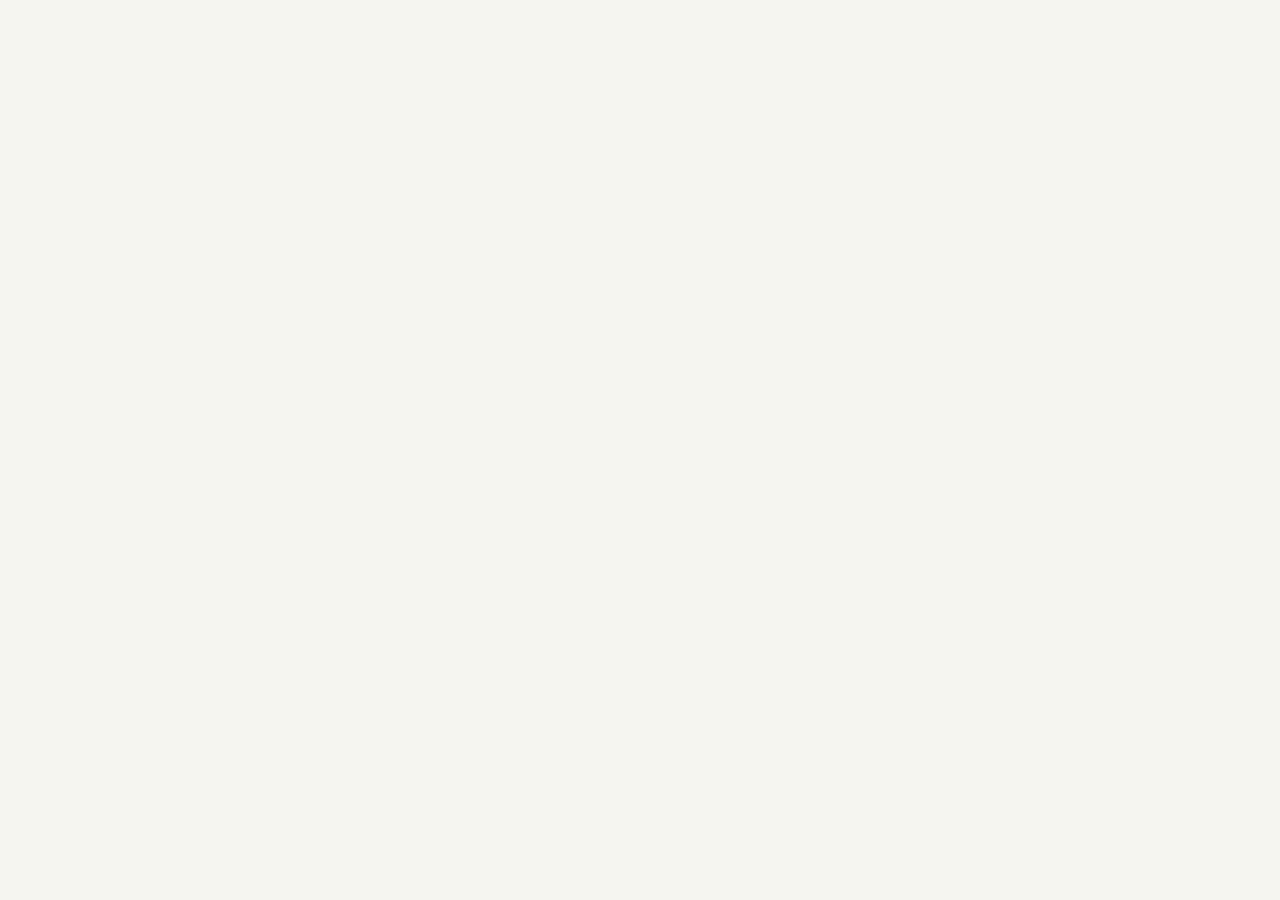
==== traseu.html @ 8292131b "Initial commit - Gugulan MTB Festival site v1" ====
<!DOCTYPE html><html lang="ro"><head><meta charSet="utf-8"/><meta name="viewport" content="width=device-width, initial-scale=1"/><link rel="preload" as="image" href="logo.webp"/><link rel="preload" as="image" href="assets/ridge-track-DNPU8WSF.jpg"/><link rel="stylesheet" href="assets/styles-BdeyIw5F.css" data-precedence="default"/><link rel="stylesheet" href="https://fonts.googleapis.com/css2?family=Archivo:ital,wght@0,100..900;1,100..900&amp;family=Space+Grotesk:wght@300..700&amp;display=swap" data-precedence="default"/><title>Traseu Mediu 30K • Gugulan MTB</title><meta name="author" content="Gugulan MTB"/><meta name="twitter:site" content="@gugulanmtb"/><meta name="description" content="Descoperă traseul Mediu de 30 km de la Gugulan MTB Caransebeș: urcări solicitante, singletrack tehnic și coborâri rapide."/><meta property="og:title" content="Traseu Mediu 30K • Gugulan MTB"/><meta property="og:description" content="Descoperă traseul Mediu de 30 km de la Gugulan MTB Caransebeș: urcări solicitante, singletrack tehnic și coborâri rapide."/><meta property="og:type" content="website"/><meta name="twitter:card" content="summary_large_image"/><link rel="modulepreload" href="assets/index-DmNkv3JC.js"/><link rel="modulepreload" href="assets/traseu-DnxZ3uBE.js"/><link rel="modulepreload" href="assets/SiteNav-B4KIop_5.js"/><link rel="preconnect" href="https://fonts.googleapis.com"/><link rel="preconnect" href="https://fonts.gstatic.com" crossorigin="anonymous"/><link rel="icon" href="favicon.ico" type="image/x-icon"/><link rel="canonical" href="traseu.html"/>

<!--/$-->

<script>
(function() {
  var nav = document.getElementById('main-nav');
  if (!nav) return;
  
  function onScroll() {
    if (window.scrollY < 50) {
      nav.classList.remove('bg-dirt/95', 'backdrop-blur', 'border-b', 'border-peak/10');
      nav.classList.add('bg-dirt/0', 'backdrop-blur-none');
    } else {
      nav.classList.remove('bg-dirt/0', 'backdrop-blur-none');
      nav.classList.add('bg-dirt/95', 'backdrop-blur', 'border-b', 'border-peak/10');
    }
  }
  
  onScroll();
  window.addEventListener('scroll', onScroll, { passive: true });
})();
</script>
</body></html>
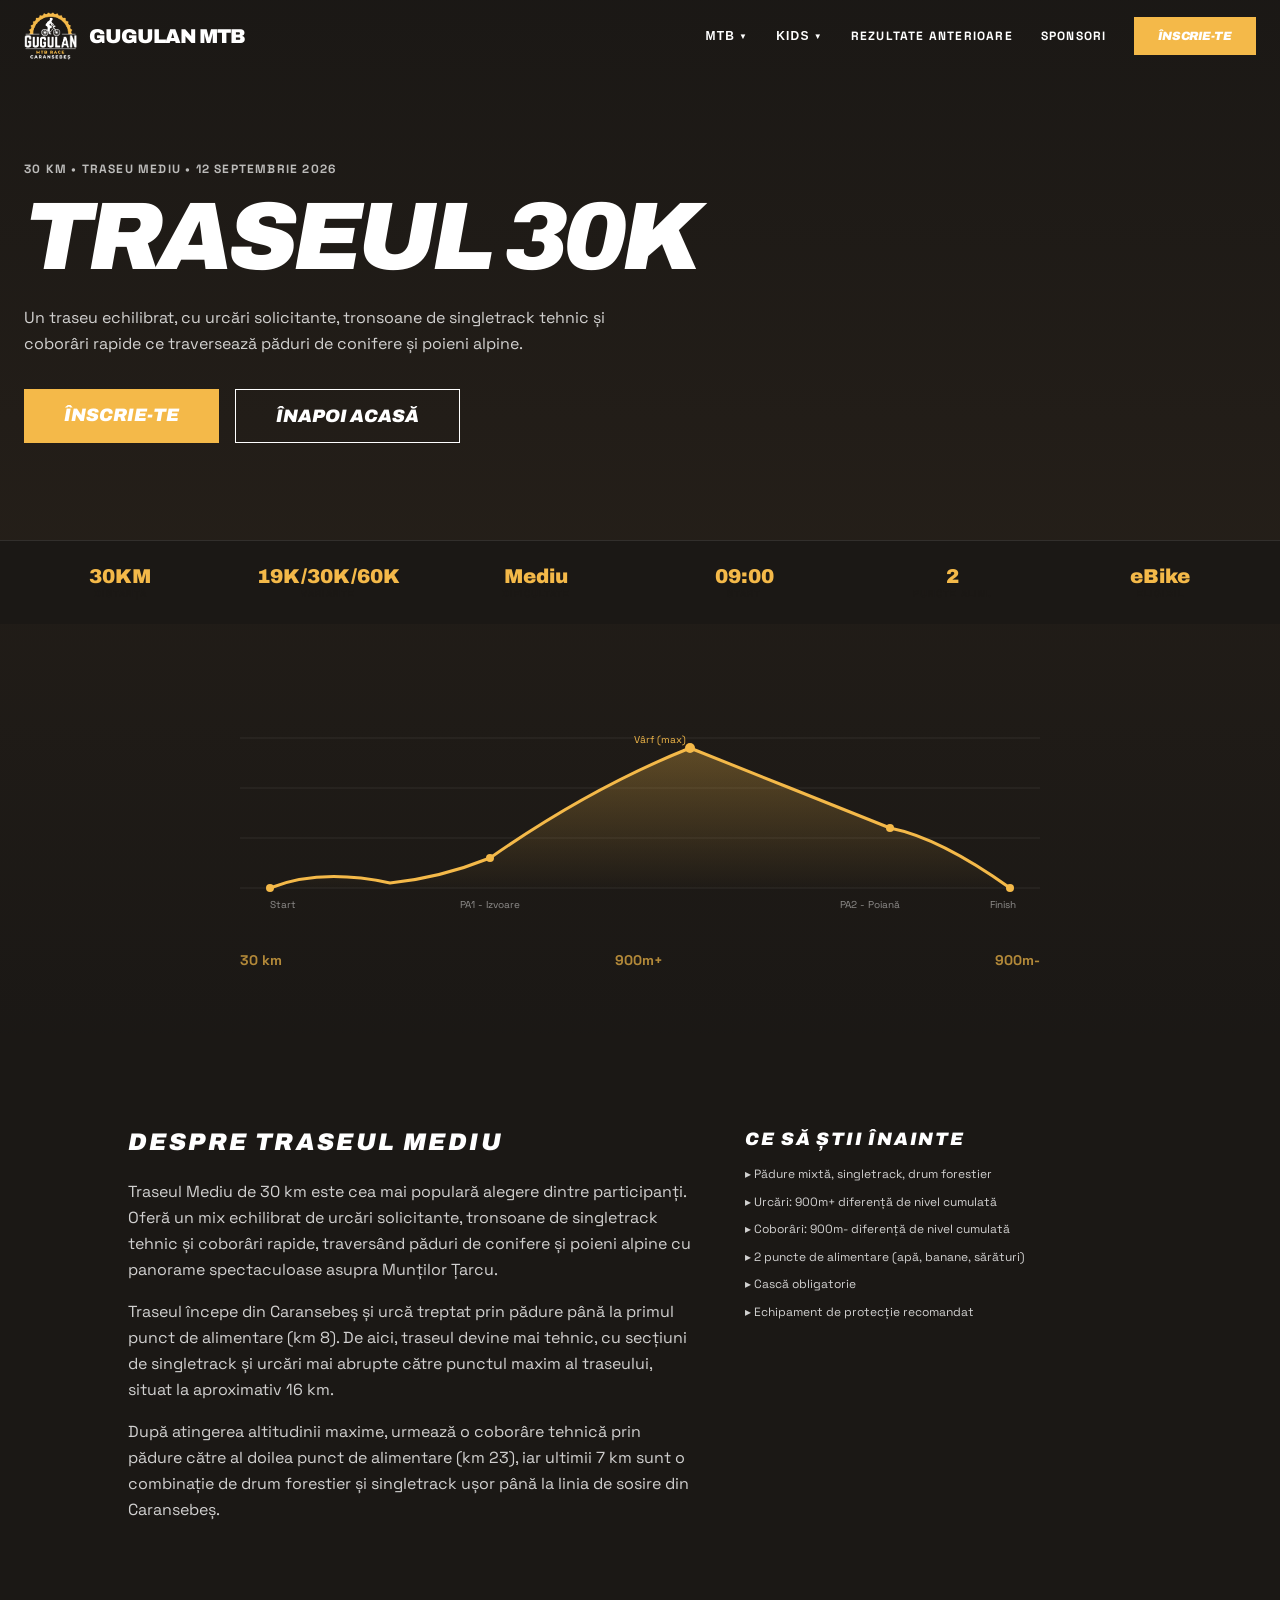
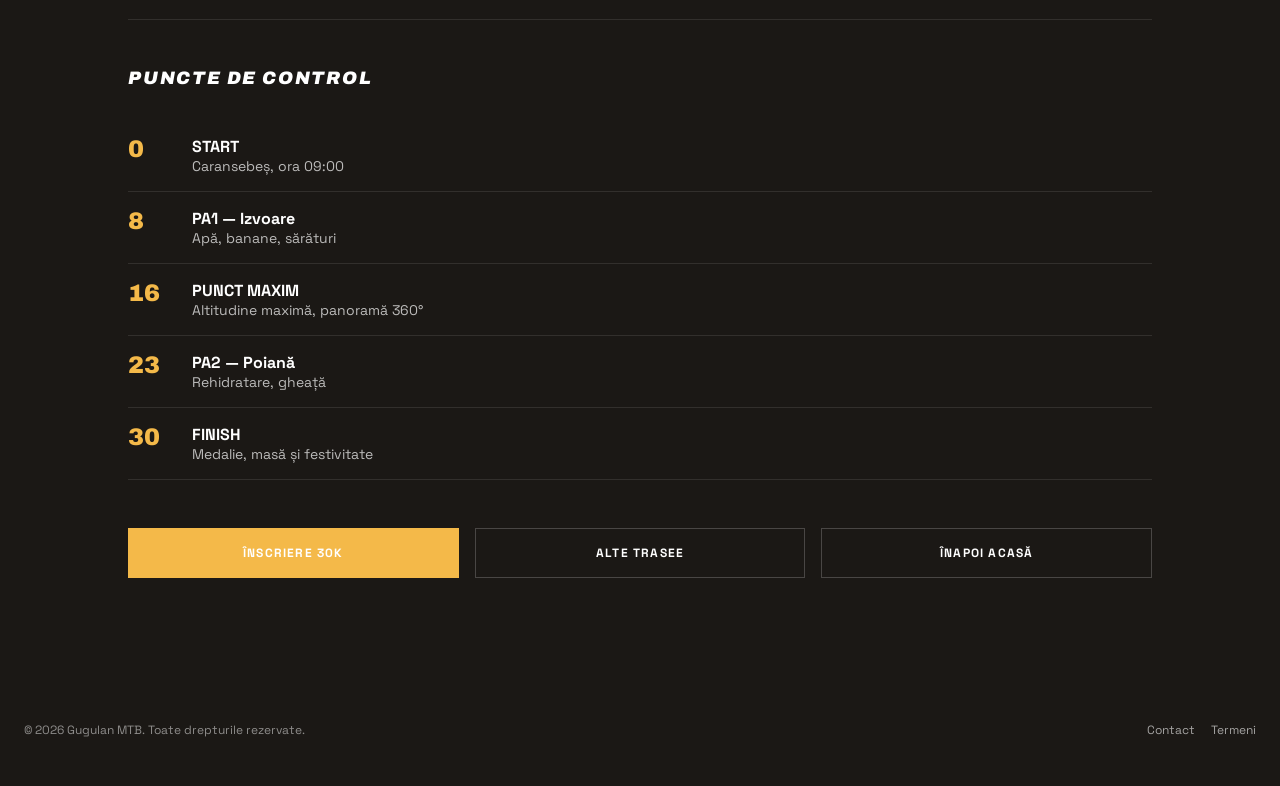
==== commit 26735e53: "site: gugulanmtb v2 — HTML/CSS pur, navbar, hero cu countdown, traseu" ====
--- a/traseu.html
+++ b/traseu.html
@@ -1,24 +1,263 @@
-<!DOCTYPE html><html lang="ro"><head><meta charSet="utf-8"/><meta name="viewport" content="width=device-width, initial-scale=1"/><link rel="preload" as="image" href="logo.webp"/><link rel="preload" as="image" href="assets/ridge-track-DNPU8WSF.jpg"/><link rel="stylesheet" href="assets/styles-BdeyIw5F.css" data-precedence="default"/><link rel="stylesheet" href="https://fonts.googleapis.com/css2?family=Archivo:ital,wght@0,100..900;1,100..900&amp;family=Space+Grotesk:wght@300..700&amp;display=swap" data-precedence="default"/><title>Traseu Mediu 30K • Gugulan MTB</title><meta name="author" content="Gugulan MTB"/><meta name="twitter:site" content="@gugulanmtb"/><meta name="description" content="Descoperă traseul Mediu de 30 km de la Gugulan MTB Caransebeș: urcări solicitante, singletrack tehnic și coborâri rapide."/><meta property="og:title" content="Traseu Mediu 30K • Gugulan MTB"/><meta property="og:description" content="Descoperă traseul Mediu de 30 km de la Gugulan MTB Caransebeș: urcări solicitante, singletrack tehnic și coborâri rapide."/><meta property="og:type" content="website"/><meta name="twitter:card" content="summary_large_image"/><link rel="modulepreload" href="assets/index-DmNkv3JC.js"/><link rel="modulepreload" href="assets/traseu-DnxZ3uBE.js"/><link rel="modulepreload" href="assets/SiteNav-B4KIop_5.js"/><link rel="preconnect" href="https://fonts.googleapis.com"/><link rel="preconnect" href="https://fonts.gstatic.com" crossorigin="anonymous"/><link rel="icon" href="favicon.ico" type="image/x-icon"/><link rel="canonical" href="traseu.html"/>
-
-<!--/$-->
+<!DOCTYPE html>
+<html lang="ro">
+<head>
+<meta charset="utf-8"/>
+<meta name="viewport" content="width=device-width, initial-scale=1"/>
+<title>Traseu Mediu 30K • Gugulan MTB</title>
+<meta name="description" content="Descoperă traseul Mediu de 30 km de la Gugulan MTB Caransebeș: urcări solicitante, singletrack tehnic și coborâri rapide."/>
+<meta name="author" content="Gugulan MTB"/>
+<meta name="twitter:site" content="@gugulanmtb"/>
+<meta property="og:title" content="Traseu Mediu 30K • Gugulan MTB"/>
+<meta property="og:description" content="Descoperă traseul Mediu de 30 km de la Gugulan MTB Caransebeș: urcări solicitante, singletrack tehnic și coborâri rapide."/>
+<meta property="og:type" content="website"/>
+<meta name="twitter:card" content="summary_large_image"/>
+<link rel="stylesheet" href="styles.css"/>
+<link rel="canonical" href="/traseu"/>
+<meta name="robots" content="index, follow"/>
+</head>
+<body>
+
+<!-- Navbar (identic cu index.html) -->
+<nav id="main-nav" class="navbar">
+  <div class="navbar-inner">
+    <a href="/" class="navbar-logo">
+      <img src="logo.webp" alt="Gugulan MTB Race Caransebeș" width="120" height="110"/>
+      <span>Gugulan MTB</span>
+    </a>
+    <div class="nav-links-desktop">
+      <div class="dropdown">
+        <button class="dropdown-btn" aria-expanded="false">MTB <span class="arrow">▼</span></button>
+        <div class="dropdown-menu">
+          <a href="https://racetime.ro/events/188/register">Program</a>
+          <a href="https://racetime.ro/events/188/register">Categorii și Premii</a>
+          <a href="/traseu">Traseu MTB</a>
+          <a href="https://racetime.ro/events/188/register">Modalități și taxe de înscriere</a>
+          <a href="https://racetime.ro/events/188/register">Participanții Înscriși</a>
+        </div>
+      </div>
+      <div class="dropdown">
+        <button class="dropdown-btn" aria-expanded="false">Kids <span class="arrow">▼</span></button>
+        <div class="dropdown-menu">
+          <a href="https://racetime.ro/events/188/register">Program</a>
+          <a href="https://racetime.ro/events/188/register">Categorii și Premii</a>
+          <a href="https://racetime.ro/events/188/register">Traseu KIDS</a>
+        </div>
+      </div>
+      <a href="https://racetime.ro/events/188/register" class="nav-link">Rezultate Anterioare</a>
+      <a href="/#sponsori" class="nav-link">Sponsori</a>
+      <a href="https://racetime.ro/events/188/register" class="btn-cta">Înscrie-te</a>
+    </div>
+    <div class="nav-mobile">
+      <a href="https://racetime.ro/events/188/register" class="btn-cta" style="padding:0.5rem 1rem;font-size:11px;">Înscrie-te</a>
+      <button class="hamburger" id="hamburger-btn" aria-label="Meniu">
+        <span></span><span></span><span></span>
+      </button>
+    </div>
+  </div>
+  <div class="mobile-menu" id="mobile-menu">
+    <div class="mobile-dropdown">
+      <button class="mobile-dropdown-toggle" onclick="this.nextElementSibling.classList.toggle('open');this.querySelector('span:last-child').textContent=this.nextElementSibling.classList.contains('open')?'−':'+'">MTB <span>+</span></button>
+      <div class="mobile-dropdown-items">
+        <a href="https://racetime.ro/events/188/register">Program</a>
+        <a href="https://racetime.ro/events/188/register">Categorii și Premii</a>
+        <a href="/traseu">Traseu MTB</a>
+        <a href="https://racetime.ro/events/188/register">Modalități și taxe</a>
+        <a href="https://racetime.ro/events/188/register">Participanții Înscriși</a>
+      </div>
+    </div>
+    <div class="mobile-dropdown">
+      <button class="mobile-dropdown-toggle" onclick="this.nextElementSibling.classList.toggle('open');this.querySelector('span:last-child').textContent=this.nextElementSibling.classList.contains('open')?'−':'+'">Kids <span>+</span></button>
+      <div class="mobile-dropdown-items">
+        <a href="https://racetime.ro/events/188/register">Program</a>
+        <a href="https://racetime.ro/events/188/register">Categorii și Premii</a>
+        <a href="https://racetime.ro/events/188/register">Traseu KIDS</a>
+      </div>
+    </div>
+    <a href="https://racetime.ro/events/188/register" class="mobile-link">Rezultate Anterioare</a>
+    <a href="/#sponsori" class="mobile-link" style="border-bottom:none;">Sponsori</a>
+    <a href="https://racetime.ro/events/188/register" class="btn-cta" style="display:block;text-align:center;padding:1rem;margin-top:1.5rem;font-size:1.125rem;">Înscrie-te</a>
+  </div>
+</nav>
+
+<!-- Traseu Hero -->
+<section class="traseu-hero">
+  <div class="traseu-hero-bg"></div>
+  <div class="traseu-hero-content">
+    <div class="traseu-meta">30 KM • Traseu Mediu • 12 Septembrie 2026</div>
+    <h1 class="traseu-title">Traseul 30K</h1>
+    <p class="traseu-desc">Un traseu echilibrat, cu urcări solicitante, tronsoane de singletrack tehnic și coborâri rapide ce traversează păduri de conifere și poieni alpine.</p>
+    <div class="traseu-hero-buttons">
+      <a href="https://racetime.ro/events/188/register" class="hero-btn-primary">Înscrie-te</a>
+      <a href="/" class="hero-btn-secondary">Înapoi Acasă</a>
+    </div>
+  </div>
+</section>
+
+<!-- Stats -->
+<section class="traseu-stats">
+  <div class="traseu-stats-inner">
+    <div><div class="traseu-stat-value">30KM</div><div class="traseu-stat-label">Distanță</div></div>
+    <div><div class="traseu-stat-value">19K/30K/60K</div><div class="traseu-stat-label">Variante</div></div>
+    <div><div class="traseu-stat-value">Mediu</div><div class="traseu-stat-label">Dificultate</div></div>
+    <div><div class="traseu-stat-value">09:00</div><div class="traseu-stat-label">Start</div></div>
+    <div><div class="traseu-stat-value">2</div><div class="traseu-stat-label">Puncte Alim.</div></div>
+    <div><div class="traseu-stat-value">eBike</div><div class="traseu-stat-label">Eligibil</div></div>
+  </div>
+</section>
+
+<!-- Elevation Profile -->
+<section class="elevation-chart">
+  <div class="container">
+    <div style="max-width:800px;margin:0 auto;padding:2rem 0;">
+      <svg viewBox="0 0 800 250" style="width:100%;height:auto;">
+        <defs>
+          <linearGradient id="elev-grad" x1="0" y1="0" x2="0" y2="1">
+            <stop offset="0%" stop-color="#F4B949" stop-opacity="0.3"/>
+            <stop offset="100%" stop-color="#F4B949" stop-opacity="0.01"/>
+          </linearGradient>
+        </defs>
+        <!-- Grid lines -->
+        <line x1="0" y1="200" x2="800" y2="200" stroke="rgba(255,255,255,0.08)" stroke-width="1"/>
+        <line x1="0" y1="150" x2="800" y2="150" stroke="rgba(255,255,255,0.08)" stroke-width="1"/>
+        <line x1="0" y1="100" x2="800" y2="100" stroke="rgba(255,255,255,0.08)" stroke-width="1"/>
+        <line x1="0" y1="50" x2="800" y2="50" stroke="rgba(255,255,255,0.08)" stroke-width="1"/>
+        <!-- Elevation line -->
+        <path d="M30,200 Q80,180 150,195 Q200,190 250,170 Q350,100 450,60 Q500,80 550,100 Q600,120 650,140 Q700,150 770,200"
+          fill="none" stroke="#F4B949" stroke-width="3" stroke-linejoin="round"/>
+        <!-- Fill under curve -->
+        <path d="M30,200 Q80,180 150,195 Q200,190 250,170 Q350,100 450,60 Q500,80 550,100 Q600,120 650,140 Q700,150 770,200 L770,200 L30,200 Z"
+          fill="url(#elev-grad)"/>
+        <!-- Labels -->
+        <text x="30" y="220" fill="rgba(255,255,255,0.5)" font-size="10">Start</text>
+        <text x="220" y="220" fill="rgba(255,255,255,0.5)" font-size="10">PA1 - Izvoare</text>
+        <text x="420" y="55" fill="#F4B949" font-size="10" text-anchor="middle">Vârf (max)</text>
+        <text x="600" y="220" fill="rgba(255,255,255,0.5)" font-size="10">PA2 - Poiană</text>
+        <text x="750" y="220" fill="rgba(255,255,255,0.5)" font-size="10">Finish</text>
+        <!-- Distance markers -->
+        <circle cx="30" cy="200" r="4" fill="#F4B949"/>
+        <circle cx="250" cy="170" r="4" fill="#F4B949"/>
+        <circle cx="450" cy="60" r="5" fill="#F4B949"/>
+        <circle cx="650" cy="140" r="4" fill="#F4B949"/>
+        <circle cx="770" cy="200" r="4" fill="#F4B949"/>
+      </svg>
+      <div style="display:flex;justify-content:space-between;color:rgba(244,185,73,0.7);font-weight:700;font-size:0.875rem;margin-top:0.5rem;">
+        <span>30 km</span>
+        <span>900m+</span>
+        <span>900m-</span>
+      </div>
+    </div>
+  </div>
+</section>
+
+<!-- Despre traseu -->
+<section class="section section-dark">
+  <div class="container traseu-grid">
+    <div>
+      <h2 class="section-title" style="font-size:1.5rem;letter-spacing:0.1em;margin-bottom:1.5rem;">Despre traseul mediu</h2>
+      <div class="text-body leading-relaxed opacity-80">
+        <p class="mb-4">Traseul Mediu de 30 km este cea mai populară alegere dintre participanți. Oferă un mix echilibrat de urcări solicitante, tronsoane de singletrack tehnic și coborâri rapide, traversând păduri de conifere și poieni alpine cu panorame spectaculoase asupra Munților Țarcu.</p>
+        <p class="mb-4">Traseul începe din Caransebeș și urcă treptat prin pădure până la primul punct de alimentare (km 8). De aici, traseul devine mai tehnic, cu secțiuni de singletrack și urcări mai abrupte către punctul maxim al traseului, situat la aproximativ 16 km.</p>
+        <p>După atingerea altitudinii maxime, urmează o coborâre tehnică prin pădure către al doilea punct de alimentare (km 23), iar ultimii 7 km sunt o combinație de drum forestier și singletrack ușor până la linia de sosire din Caransebeș.</p>
+      </div>
+    </div>
+    <div>
+      <h3 class="section-title" style="font-size:1.125rem;letter-spacing:0.1em;margin-bottom:1rem;">Ce să știi înainte</h3>
+      <ul class="text-sm opacity-80 leading-relaxed" style="list-style:none;">
+        <li class="mb-2">▸ Pădure mixtă, singletrack, drum forestier</li>
+        <li class="mb-2">▸ Urcări: 900m+ diferență de nivel cumulată</li>
+        <li class="mb-2">▸ Coborâri: 900m- diferență de nivel cumulată</li>
+        <li class="mb-2">▸ 2 puncte de alimentare (apă, banane, sărături)</li>
+        <li class="mb-2">▸ Cască obligatorie</li>
+        <li class="mb-2">▸ Echipament de protecție recomandat</li>
+      </ul>
+    </div>
+  </div>
+</section>
+
+<!-- Puncte de control -->
+<section class="section section-dark" style="padding-top:0;">
+  <div class="container max-w-5xl">
+    <hr class="border-peak/10" style="border:0;height:1px;background:color-mix(in oklch, var(--peak) 10%, transparent);margin-bottom:3rem;"/>
+    <h3 class="section-title tracking-widest mb-8" style="font-size:1.125rem;">Puncte de Control</h3>
+
+    <div class="control-point">
+      <div class="control-km">0</div>
+      <div>
+        <div class="control-name">START</div>
+        <div class="control-desc">Caransebeș, ora 09:00</div>
+      </div>
+    </div>
+    <div class="control-point">
+      <div class="control-km">8</div>
+      <div>
+        <div class="control-name">PA1 — Izvoare</div>
+        <div class="control-desc">Apă, banane, sărături</div>
+      </div>
+    </div>
+    <div class="control-point">
+      <div class="control-km">16</div>
+      <div>
+        <div class="control-name">PUNCT MAXIM</div>
+        <div class="control-desc">Altitudine maximă, panoramă 360°</div>
+      </div>
+    </div>
+    <div class="control-point">
+      <div class="control-km">23</div>
+      <div>
+        <div class="control-name">PA2 — Poiană</div>
+        <div class="control-desc">Rehidratare, gheață</div>
+      </div>
+    </div>
+    <div class="control-point">
+      <div class="control-km">30</div>
+      <div>
+        <div class="control-name">FINISH</div>
+        <div class="control-desc">Medalie, masă și festivitate</div>
+      </div>
+    </div>
+
+    <div style="display:flex;flex-wrap:wrap;gap:1rem;margin-top:3rem;">
+      <a href="https://racetime.ro/events/188/register" class="track-btn track-btn-primary" style="flex:1;min-width:200px;">Înscriere 30K</a>
+      <a href="https://racetime.ro/events/188/register" class="track-btn" style="flex:1;min-width:200px;">Alte trasee</a>
+      <a href="/" class="track-btn" style="flex:1;min-width:200px;">Înapoi Acasă</a>
+    </div>
+  </div>
+</section>
+
+<!-- Footer -->
+<footer class="footer">
+  <div class="footer-inner">
+    <div class="footer-copy">&copy; 2026 Gugulan MTB. Toate drepturile rezervate.</div>
+    <div class="footer-links">
+      <a href="https://racetime.ro/events/188/register">Contact</a>
+      <a href="https://racetime.ro/events/188/register">Termeni</a>
+    </div>
+  </div>
+</footer>
 
 <script>
+// Navbar scroll
 (function() {
   var nav = document.getElementById('main-nav');
   if (!nav) return;
-  
   function onScroll() {
-    if (window.scrollY < 50) {
-      nav.classList.remove('bg-dirt/95', 'backdrop-blur', 'border-b', 'border-peak/10');
-      nav.classList.add('bg-dirt/0', 'backdrop-blur-none');
-    } else {
-      nav.classList.remove('bg-dirt/0', 'backdrop-blur-none');
-      nav.classList.add('bg-dirt/95', 'backdrop-blur', 'border-b', 'border-peak/10');
-    }
+    if (window.scrollY < 50) nav.classList.remove('scrolled');
+    else nav.classList.add('scrolled');
   }
-  
   onScroll();
   window.addEventListener('scroll', onScroll, { passive: true });
 })();
+
+// Mobile menu
+(function() {
+  var btn = document.getElementById('hamburger-btn');
+  var menu = document.getElementById('mobile-menu');
+  if (!btn || !menu) return;
+  btn.addEventListener('click', function() {
+    menu.classList.toggle('open');
+  });
+})();
 </script>
-</body></html>+
+</body>
+</html>
--- a/styles.css
+++ b/styles.css
@@ -0,0 +1,668 @@
+/* Gugulan MTB - Styles */
+/* Tailwind v4 equivalent custom properties & utilities */
+
+@import url('https://fonts.googleapis.com/css2?family=Archivo:ital,wght@0,100..900;1,100..900&family=Space+Grotesk:wght@300..700&display=swap');
+
+:root {
+  --brand: oklch(82% .142 80.17);
+  --brand-deep: oklch(62% .135 70);
+  --dirt: oklch(21.1% .007 67.404);
+  --peak: oklch(100% 0 0);
+  --gravel: oklch(96.9% .007 106.522);
+  --gravel-dark: oklch(92% .006 106.522);
+  --cta: oklch(55% .19 30);
+  --cta-bg: #F4B949;
+}
+
+* { margin: 0; padding: 0; box-sizing: border-box; }
+
+body {
+  font-family: 'Space Grotesk', monospace, sans-serif;
+  background: var(--gravel);
+  color: var(--dirt);
+  -webkit-font-smoothing: antialiased;
+}
+
+.font-display { font-family: 'Archivo', sans-serif; }
+.font-mono { font-family: 'Space Grotesk', monospace; }
+
+/* Navbar */
+.navbar {
+  position: fixed;
+  inset: 0 0 auto 0;
+  z-index: 50;
+  background: transparent;
+  backdrop-filter: none;
+  transition: all 0.3s ease;
+}
+.navbar.scrolled {
+  background: var(--dirt);
+  background-color: color-mix(in oklch, var(--dirt) 95%, transparent);
+  backdrop-filter: blur(8px);
+  -webkit-backdrop-filter: blur(8px);
+  border-bottom: 1px solid color-mix(in oklch, var(--peak) 10%, transparent);
+}
+.navbar-inner {
+  display: grid;
+  grid-template-columns: minmax(0,1fr) auto;
+  align-items: center;
+  gap: 1rem;
+  padding: 0.75rem 1rem;
+  max-width: 1280px;
+  margin: 0 auto;
+}
+@media (min-width: 768px) {
+  .navbar-inner { padding: 0.75rem 1.5rem; }
+}
+
+.navbar-logo { display: flex; align-items: center; gap: 0.75rem; min-width: 0; text-decoration: none; }
+.navbar-logo img { height: 2.5rem; width: auto; }
+@media (min-width: 768px) { .navbar-logo img { height: 3rem; } }
+.navbar-logo span {
+  min-width: 0;
+  overflow: hidden;
+  text-overflow: ellipsis;
+  white-space: nowrap;
+  font-family: 'Archivo', sans-serif;
+  font-size: 1.125rem;
+  font-weight: 700;
+  text-transform: uppercase;
+  color: var(--peak);
+}
+@media (min-width: 768px) { .navbar-logo span { font-size: 1.25rem; font-weight: 900; letter-spacing: -0.05em; } }
+
+/* Nav links desktop */
+.nav-links-desktop { display: none; }
+@media (min-width: 1024px) {
+  .nav-links-desktop {
+    display: flex;
+    align-items: center;
+    gap: 1.75rem;
+    font-size: 0.75rem;
+    font-weight: 700;
+    text-transform: uppercase;
+    letter-spacing: 0.1em;
+    color: var(--peak);
+  }
+}
+
+.nav-link { color: var(--peak); text-decoration: none; padding: 0.5rem 0; transition: color 0.2s; }
+.nav-link:hover { color: var(--brand); }
+
+/* Dropdown */
+.dropdown { position: relative; }
+.dropdown-btn {
+  display: flex;
+  align-items: center;
+  gap: 0.25rem;
+  padding: 0.5rem 0;
+  text-transform: uppercase;
+  color: var(--peak);
+  background: none;
+  border: none;
+  cursor: pointer;
+  font-size: 0.75rem;
+  font-weight: 700;
+  letter-spacing: 0.1em;
+  transition: color 0.2s;
+}
+.dropdown-btn:hover { color: var(--brand); }
+.dropdown-btn .arrow { font-size: 8px; }
+
+.dropdown-menu {
+  display: none;
+  position: absolute;
+  left: 0;
+  top: 100%;
+  min-width: 16rem;
+  border: 1px solid color-mix(in oklch, var(--peak) 15%, transparent);
+  background: var(--dirt);
+  padding: 0.5rem 0;
+  box-shadow: 0 10px 15px -3px rgba(0,0,0,0.3);
+}
+.dropdown:hover .dropdown-menu { display: block; }
+.dropdown-menu a {
+  display: block;
+  padding: 0.625rem 1.25rem;
+  font-size: 11px;
+  text-transform: none;
+  letter-spacing: 0.025em;
+  color: color-mix(in oklch, var(--peak) 80%, transparent);
+  text-decoration: none;
+  transition: all 0.2s;
+}
+.dropdown-menu a:hover {
+  background: var(--brand);
+  color: var(--dirt);
+}
+
+/* CTA Button */
+.btn-cta {
+  background: var(--cta-bg);
+  color: var(--peak);
+  padding: 0.75rem 1.5rem;
+  font-family: 'Archivo', sans-serif;
+  font-weight: 900;
+  text-transform: uppercase;
+  font-style: italic;
+  letter-spacing: -0.02em;
+  text-decoration: none;
+  transition: filter 0.2s;
+  display: inline-block;
+}
+.btn-cta:hover { filter: brightness(1.1); }
+
+/* Mobile nav */
+.nav-mobile { display: flex; align-items: center; gap: 0.75rem; }
+@media (min-width: 1024px) { .nav-mobile { display: none; } }
+
+.hamburger {
+  background: none; border: none; cursor: pointer;
+  padding: 0.5rem; color: var(--peak); flex-shrink: 0;
+}
+.hamburger span {
+  display: block;
+  height: 2px; width: 1.5rem;
+  background: var(--peak);
+  margin-bottom: 0.375rem;
+}
+.hamburger span:last-child { margin-bottom: 0; }
+
+.mobile-menu {
+  display: none;
+  max-height: calc(100vh - 4rem);
+  overflow-y: auto;
+  border-top: 1px solid color-mix(in oklch, var(--peak) 10%, transparent);
+  background: var(--dirt);
+  padding: 0.5rem 1rem 2rem;
+  color: var(--peak);
+}
+.mobile-menu.open { display: block; }
+
+.mobile-dropdown-toggle {
+  display: flex;
+  width: 100%;
+  align-items: center;
+  justify-content: space-between;
+  padding: 1rem 0;
+  font-size: 0.75rem;
+  font-weight: 700;
+  text-transform: uppercase;
+  letter-spacing: 0.1em;
+  background: none; border: none;
+  color: var(--peak); cursor: pointer;
+  border-bottom: 1px solid color-mix(in oklch, var(--peak) 10%, transparent);
+}
+.mobile-dropdown-items { display: none; padding-bottom: 0.75rem; }
+.mobile-dropdown-items.open { display: block; }
+.mobile-dropdown-items a {
+  display: block;
+  padding: 0.625rem 0 0.625rem 1rem;
+  font-size: 13px;
+  color: color-mix(in oklch, var(--peak) 75%, transparent);
+  text-decoration: none;
+}
+.mobile-dropdown-items a:hover { color: var(--brand); }
+
+.mobile-link {
+  display: block;
+  padding: 1rem 0;
+  font-size: 0.75rem;
+  font-weight: 700;
+  text-transform: uppercase;
+  letter-spacing: 0.1em;
+  color: var(--peak);
+  text-decoration: none;
+  border-bottom: 1px solid color-mix(in oklch, var(--peak) 10%, transparent);
+}
+
+/* Hero */
+.hero {
+  position: relative;
+  min-height: 100vh;
+  display: flex;
+  align-items: center;
+  justify-content: center;
+  overflow: hidden;
+}
+.hero-video {
+  position: absolute;
+  inset: 0;
+  width: 100%;
+  height: 100%;
+  object-fit: cover;
+}
+.hero-overlay {
+  position: absolute;
+  inset: 0;
+  background: linear-gradient(to top, var(--dirt), color-mix(in oklch, var(--dirt) 50%, transparent), color-mix(in oklch, var(--dirt) 20%, transparent));
+}
+.hero-content {
+  position: relative;
+  z-index: 1;
+  text-align: center;
+  color: var(--peak);
+  padding: 2rem;
+}
+.hero-date { font-size: 0.75rem; font-weight: 700; text-transform: uppercase; letter-spacing: 0.1em; opacity: 0.7; margin-bottom: 1.5rem; }
+.hero-title {
+  font-family: 'Archivo', sans-serif;
+  font-weight: 900;
+  font-style: italic;
+  text-transform: uppercase;
+  line-height: 1;
+  letter-spacing: -0.05em;
+  margin-bottom: 0.5rem;
+}
+.hero-title-main {
+  font-size: 3.75rem;
+}
+@media (min-width: 768px) { .hero-title-main { font-size: 9rem; } }
+.hero-title-sub {
+  font-size: 1.25rem;
+  letter-spacing: 0.15em;
+  margin-bottom: 2rem;
+}
+@media (min-width: 768px) { .hero-title-sub { font-size: 1.875rem; } }
+.hero-buttons { display: flex; flex-wrap: wrap; gap: 1rem; justify-content: center; }
+.hero-btn-primary {
+  background: var(--cta-bg);
+  color: var(--peak);
+  padding: 1rem 2.5rem;
+  font-family: 'Archivo', sans-serif;
+  font-weight: 900;
+  text-transform: uppercase;
+  font-style: italic;
+  font-size: 1.125rem;
+  text-decoration: none;
+  transition: filter 0.2s;
+}
+.hero-btn-primary:hover { filter: brightness(1.1); }
+.hero-btn-secondary {
+  border: 1px solid var(--peak);
+  color: var(--peak);
+  padding: 1rem 2.5rem;
+  font-family: 'Archivo', sans-serif;
+  font-weight: 900;
+  text-transform: uppercase;
+  font-style: italic;
+  font-size: 1.125rem;
+  text-decoration: none;
+  transition: all 0.2s;
+}
+.hero-btn-secondary:hover { background: var(--brand); border-color: var(--brand); color: var(--dirt); }
+
+/* Sections */
+.section { padding: 4rem 1.5rem; }
+@media (min-width: 768px) { .section { padding: 6rem 1.5rem; } }
+.section-dark { background: var(--dirt); color: var(--peak); }
+.section-light { background: var(--gravel); color: var(--dirt); }
+
+.container { max-width: 1280px; margin: 0 auto; }
+
+/* Stats cards (MTB & Kids) */
+.stats-grid {
+  display: grid;
+  grid-template-columns: 1fr 1fr;
+  gap: 0;
+  border-top: 1px solid color-mix(in oklch, var(--peak) 10%, transparent);
+}
+@media (min-width: 768px) { .stats-grid { grid-template-columns: repeat(4, 1fr); } }
+
+.stats-card {
+  padding: 2rem;
+  border-right: 1px solid color-mix(in oklch, var(--peak) 10%, transparent);
+  background: var(--dirt);
+}
+.stats-card:last-child { border-right: none; }
+.stats-label { font-size: 10px; font-weight: 700; text-transform: uppercase; letter-spacing: 0.1em; opacity: 0.7; margin-bottom: 0.5rem; }
+.stats-value { font-family: 'Archivo', sans-serif; font-size: 2.25rem; font-weight: 900; font-style: italic; color: var(--brand); }
+@media (min-width: 768px) { .stats-value { font-size: 3rem; } }
+
+/* Cards MTB & Kids - promo */
+.promo-cards {
+  display: grid;
+  grid-template-columns: 1fr 1fr;
+  gap: 0;
+  background: var(--dirt);
+}
+@media (min-width: 768px) { .promo-cards { grid-template-columns: repeat(4, 1fr); } }
+
+.promo-card {
+  padding: 2rem;
+  border-right: 1px solid color-mix(in oklch, var(--peak) 10%, transparent);
+  text-decoration: none;
+  color: inherit;
+  transition: all 0.2s;
+}
+.promo-card:hover { border-color: var(--brand); }
+.promo-card:last-child { border-right: none; }
+.promo-card-label { font-size: 10px; font-weight: 700; text-transform: uppercase; letter-spacing: 0.1em; opacity: 0.6; margin-bottom: 0.5rem; }
+.promo-card-subtitle { font-family: 'Archivo', sans-serif; font-weight: 900; text-transform: uppercase; font-style: italic; letter-spacing: -0.02em; }
+.promo-card .mtb-title { font-size: 1.125rem; margin-bottom: 0.5rem; }
+.promo-card .mtb-desc { font-size: 0.75rem; opacity: 0.7; line-height: 1.625; }
+
+/* Countdown */
+.countdown-grid {
+  display: grid;
+  grid-template-columns: repeat(4, 1fr);
+  gap: 0.75rem;
+  max-width: 600px;
+  margin: 0 auto 3rem;
+}
+@media (min-width: 768px) { .countdown-grid { gap: 1rem; } }
+
+.countdown-item {
+  text-align: center;
+  padding: 1rem;
+}
+@media (min-width: 768px) { .countdown-item { padding: 1.5rem; } }
+.countdown-number { font-family: 'Archivo', sans-serif; font-size: 2.25rem; font-weight: 900; letter-spacing: -0.02em; }
+@media (min-width: 768px) { .countdown-number { font-size: 3.75rem; } }
+.countdown-label { font-size: 10px; font-weight: 700; text-transform: uppercase; letter-spacing: 0.15em; opacity: 0.5; }
+
+/* Section title */
+.section-title {
+  font-family: 'Archivo', sans-serif;
+  font-weight: 900;
+  text-transform: uppercase;
+  font-style: italic;
+  letter-spacing: 0.15em;
+  margin-bottom: 1rem;
+}
+.section-title-lg { font-size: 2.25rem; }
+@media (min-width: 768px) { .section-title-lg { font-size: 3rem; } }
+
+/* Content text */
+.text-body { font-size: 0.875rem; line-height: 1.75; opacity: 0.9; }
+@media (min-width: 768px) { .text-body { font-size: 1rem; } }
+.text-sm { font-size: 0.75rem; }
+.text-xs { font-size: 0.6875rem; }
+
+/* Register buttons grid */
+.register-grid {
+  display: grid;
+  grid-template-columns: 1fr;
+  gap: 0.75rem;
+}
+@media (min-width: 640px) { .register-grid { grid-template-columns: repeat(2, 1fr); } }
+@media (min-width: 768px) { .register-grid { grid-template-columns: repeat(3, 1fr); } }
+
+.register-btn {
+  display: block;
+  text-align: center;
+  padding: 0.75rem 1rem;
+  font-weight: 700;
+  text-transform: uppercase;
+  letter-spacing: 0.15em;
+  font-size: 11px;
+  text-decoration: none;
+  transition: all 0.2s;
+  border: 1px solid color-mix(in oklch, var(--peak) 20%, transparent);
+  background: transparent;
+  color: var(--peak);
+  cursor: pointer;
+}
+.register-btn:hover { background: var(--brand); color: var(--dirt); border-color: var(--brand); }
+.register-btn-primary {
+  background: var(--cta-bg);
+  color: var(--peak);
+  border: 1px solid var(--cta-bg);
+}
+.register-btn-primary:hover { filter: brightness(1.1); color: var(--peak); border-color: var(--cta-bg); }
+
+/* Track cards */
+.tracks-grid {
+  display: grid;
+  gap: 2rem;
+}
+@media (min-width: 768px) { .tracks-grid { grid-template-columns: repeat(2, 1fr); } }
+@media (min-width: 1024px) { .tracks-grid { grid-template-columns: repeat(4, 1fr); } }
+
+.track-card {
+  border: 1px solid color-mix(in oklch, var(--peak) 10%, transparent);
+  padding: 2rem;
+  display: flex;
+  flex-direction: column;
+  transition: all 0.2s;
+}
+.track-card:hover { background: color-mix(in oklch, var(--brand) 10%, transparent); }
+.track-card.highlighted { border-color: var(--brand); background: color-mix(in oklch, var(--brand) 5%, transparent); }
+.track-number { color: var(--brand); font-weight: 900; font-size: 3.75rem; margin-bottom: 1.5rem; font-family: 'Archivo', sans-serif; font-style: italic; letter-spacing: -0.02em; }
+.track-name { font-size: 1.25rem; font-family: 'Archivo', sans-serif; font-weight: 900; text-transform: uppercase; margin-bottom: 1rem; }
+.track-desc { color: color-mix(in oklch, var(--peak) 60%, transparent); font-size: 0.875rem; margin-bottom: 2rem; flex-grow: 1; }
+.track-features { font-size: 0.75rem; font-weight: 700; text-transform: uppercase; letter-spacing: 0.1em; margin-bottom: 2rem; }
+.track-features li { list-style: none; margin-bottom: 0.5rem; }
+.track-btn {
+  width: 100%;
+  padding: 1rem 0;
+  text-transform: uppercase;
+  font-weight: 700;
+  font-size: 0.75rem;
+  letter-spacing: 0.1em;
+  text-align: center;
+  text-decoration: none;
+  transition: all 0.2s;
+  border: 1px solid color-mix(in oklch, var(--peak) 20%, transparent);
+  color: var(--peak);
+  display: block;
+  cursor: pointer;
+}
+.track-btn:hover { background: var(--brand); color: var(--dirt); border-color: var(--brand); }
+.track-btn-primary { background: var(--cta-bg); color: var(--peak); border: 1px solid var(--cta-bg); }
+.track-btn-primary:hover { filter: brightness(1.1); color: var(--peak); }
+
+/* Kids section */
+.kids-section {
+  padding: 5rem 1.5rem;
+  border-top: 1px solid color-mix(in oklch, var(--dirt) 10%, transparent);
+}
+@media (min-width: 768px) { .kids-section { padding: 5rem 3rem; } }
+.kids-inner {
+  max-width: 1024px;
+  margin: 0 auto;
+  border: 1px solid color-mix(in oklch, var(--dirt) 15%, transparent);
+  background: color-mix(in oklch, var(--peak) 60%, transparent);
+  padding: 2rem;
+}
+@media (min-width: 768px) { .kids-inner { padding: 3rem; } }
+.kids-badge { font-size: 10px; font-weight: 700; text-transform: uppercase; letter-spacing: 0.1em; color: var(--brand-deep); margin-bottom: 0.75rem; }
+.kids-title { font-family: 'Archivo', sans-serif; font-size: 1.875rem; font-weight: 900; text-transform: uppercase; font-style: italic; letter-spacing: -0.02em; line-height: 1; margin-bottom: 1rem; }
+@media (min-width: 768px) { .kids-title { font-size: 2.25rem; } }
+.kids-title span { color: var(--brand-deep); }
+.kids-text { line-height: 1.625; margin-bottom: 1.25rem; }
+.kulis { font-size: 0.75rem; font-weight: 700; text-transform: uppercase; letter-spacing: 0.1em; }
+.kulis li { list-style: none; margin-bottom: 0.5rem; }
+
+.kids-buttons { display: flex; flex-direction: column; gap: 0.75rem; margin-top: 1.5rem; }
+@media (min-width: 1024px) { .kids-buttons { margin-top: 0; } }
+
+/* Sponsors */
+.sponsors-grid { display: flex; flex-wrap: wrap; justify-content: center; gap: 2rem 3rem; align-items: center; }
+.sponsor-logo { opacity: 0.6; transition: opacity 0.2s; }
+.sponsor-logo:hover { opacity: 1; }
+.sponsor-logo img { height: 3rem; width: auto; }
+
+/* Footer */
+.footer {
+  background: var(--dirt);
+  color: var(--peak);
+  padding: 3rem 1.5rem;
+  font-size: 0.75rem;
+}
+.footer-inner { max-width: 1280px; margin: 0 auto; display: flex; flex-wrap: wrap; justify-content: space-between; align-items: center; gap: 1rem; }
+.footer-links { display: flex; gap: 1rem; }
+.footer-links a { color: var(--peak); text-decoration: none; opacity: 0.6; transition: opacity 0.2s; }
+.footer-links a:hover { opacity: 1; }
+.footer-copy { opacity: 0.5; }
+
+/* ===== Traseu Page ===== */
+.traseu-hero {
+  min-height: 60vh;
+  display: flex;
+  align-items: center;
+  position: relative;
+  background: var(--dirt);
+  color: var(--peak);
+  padding: 8rem 1.5rem 4rem;
+}
+.traseu-hero-bg {
+  position: absolute;
+  inset: 0;
+  background: linear-gradient(to bottom, var(--dirt), color-mix(in oklch, var(--brand) 5%, var(--dirt)));
+}
+.traseu-hero-content { position: relative; z-index: 1; max-width: 1280px; margin: 0 auto; width: 100%; }
+.traseu-meta { font-size: 0.75rem; font-weight: 700; text-transform: uppercase; letter-spacing: 0.1em; opacity: 0.7; margin-bottom: 0.5rem; }
+.traseu-title { font-family: 'Archivo', sans-serif; font-size: 4rem; font-weight: 900; text-transform: uppercase; font-style: italic; letter-spacing: -0.05em; margin-bottom: 1rem; }
+@media (min-width: 768px) { .traseu-title { font-size: 6rem; } }
+.traseu-desc { max-width: 600px; line-height: 1.625; opacity: 0.8; margin-bottom: 2rem; }
+.traseu-hero-buttons { display: flex; flex-wrap: wrap; gap: 1rem; }
+
+/* Traseu stats bar */
+.traseu-stats {
+  background: var(--dirt);
+  padding: 1.5rem;
+  border-top: 1px solid color-mix(in oklch, var(--peak) 10%, transparent);
+}
+.traseu-stats-inner {
+  max-width: 1280px;
+  margin: 0 auto;
+  display: grid;
+  grid-template-columns: repeat(3, 1fr);
+  gap: 1rem;
+  text-align: center;
+}
+@media (min-width: 640px) { .traseu-stats-inner { grid-template-columns: repeat(6, 1fr); } }
+.traseu-stat-value { font-family: 'Archivo', sans-serif; font-size: 1.25rem; font-weight: 900; color: var(--brand); }
+.traseu-stat-label { font-size: 10px; font-weight: 700; text-transform: uppercase; letter-spacing: 0.1em; opacity: 0.6; }
+
+/* Traseu elevation */
+.elevation-chart {
+  background: linear-gradient(to bottom, color-mix(in oklch, var(--brand) 3%, var(--dirt)), var(--dirt));
+  padding: 2rem;
+}
+
+/* Traseu details */
+.traseu-grid {
+  display: grid;
+  gap: 3rem;
+  max-width: 1024px;
+  margin: 0 auto;
+}
+@media (min-width: 1024px) { .traseu-grid { grid-template-columns: 7fr 5fr; } }
+
+.control-point {
+  display: flex;
+  gap: 1rem;
+  padding: 1rem 0;
+  border-bottom: 1px solid color-mix(in oklch, var(--peak) 10%, transparent);
+}
+.control-point:last-child { border-bottom: none; }
+.control-km { font-family: 'Archivo', sans-serif; font-size: 1.5rem; font-weight: 900; color: var(--brand); min-width: 3rem; }
+.control-name { font-weight: 700; }
+.control-desc { font-size: 0.875rem; opacity: 0.7; }
+
+/* Border bar */
+.border-bar { border: 0; height: 1px; background: color-mix(in oklch, var(--peak) 10%, transparent); margin: 2rem 0; }
+
+/* Spacing */
+.mb-1 { margin-bottom: 0.25rem; }
+.mb-2 { margin-bottom: 0.5rem; }
+.mb-3 { margin-bottom: 0.75rem; }
+.mb-4 { margin-bottom: 1rem; }
+.mb-5 { margin-bottom: 1.25rem; }
+.mb-6 { margin-bottom: 1.5rem; }
+.mb-8 { margin-bottom: 2rem; }
+.mb-10 { margin-bottom: 2.5rem; }
+.mb-12 { margin-bottom: 3rem; }
+.mb-16 { margin-bottom: 4rem; }
+.mt-4 { margin-top: 1rem; }
+.mt-6 { margin-top: 1.5rem; }
+.mt-8 { margin-top: 2rem; }
+.mt-12 { margin-top: 3rem; }
+.mt-16 { margin-top: 4rem; }
+.pt-3 { padding-top: 0.75rem; }
+.pt-4 { padding-top: 1rem; }
+.pb-4 { padding-bottom: 1rem; }
+.pb-8 { padding-bottom: 2rem; }
+.pb-16 { padding-bottom: 4rem; }
+.px-4 { padding-left: 1rem; padding-right: 1rem; }
+.px-6 { padding-left: 1.5rem; padding-right: 1.5rem; }
+.py-20 { padding-top: 5rem; padding-bottom: 5rem; }
+.py-24 { padding-top: 6rem; padding-bottom: 6rem; }
+.p-8 { padding: 2rem; }
+
+/* Text utilities */
+.text-center { text-align: center; }
+.text-peak { color: var(--peak); }
+.text-dirt { color: var(--dirt); }
+.text-brand { color: var(--brand); }
+.text-brand-deep { color: var(--brand-deep); }
+.text-peak\/60 { color: color-mix(in oklch, var(--peak) 60%, transparent); }
+.text-peak\/80 { color: color-mix(in oklch, var(--peak) 80%, transparent); }
+.weight-700 { font-weight: 700; }
+.weight-900 { font-weight: 900; }
+.uppercase { text-transform: uppercase; }
+.italic { font-style: italic; }
+.tracking-widest { letter-spacing: 0.1em; }
+.tracking-tighter { letter-spacing: -0.05em; }
+.leading-relaxed { line-height: 1.625; }
+.opacity-60 { opacity: 0.6; }
+.opacity-70 { opacity: 0.7; }
+.opacity-80 { opacity: 0.8; }
+.opacity-90 { opacity: 0.9; }
+.max-w-7xl { max-width: 1280px; }
+.max-w-5xl { max-width: 1024px; }
+.max-w-md { max-width: 28rem; }
+.mx-auto { margin-left: auto; margin-right: auto; }
+.w-full { width: 100%; }
+.hidden { display: none; }
+
+.grid { display: grid; }
+.grid-cols-2 { grid-template-columns: 1fr 1fr; }
+@media (min-width: 768px) { .md\:grid-cols-2 { grid-template-columns: 1fr 1fr; } }
+@media (min-width: 1024px) { .lg\:grid-cols-12 { grid-template-columns: repeat(12, 1fr); } }
+.gap-3 { gap: 0.75rem; }
+.gap-4 { gap: 1rem; }
+.gap-8 { gap: 2rem; }
+.gap-10 { gap: 2.5rem; }
+.items-center { align-items: center; }
+.items-start { align-items: start; }
+.flex { display: flex; }
+.flex-col { flex-direction: column; }
+.justify-between { justify-content: space-between; }
+.flex-grow { flex-grow: 1; }
+.self-end { align-self: end; }
+.block { display: block; }
+.inline-block { display: inline-block; }
+.relative { position: relative; }
+
+/* Aspect ratio */
+.aspect-\[21\/9\] { aspect-ratio: 21/9; }
+.object-cover { object-fit: cover; }
+.w-full { width: 100%; }
+
+/* Border */
+.border { border: 1px solid; }
+.border-peak\/10 { border-color: color-mix(in oklch, var(--peak) 10%, transparent); }
+.border-peak\/20 { border-color: color-mix(in oklch, var(--peak) 20%, transparent); }
+.border-dirt\/15 { border-color: color-mix(in oklch, var(--dirt) 15%, transparent); }
+.border-dirt\/20 { border-color: color-mix(in oklch, var(--dirt) 20%, transparent); }
+.border-brand { border-color: var(--brand); }
+.border-t { border-top: 1px solid; }
+.border-b { border-bottom: 1px solid; }
+.border-r { border-right: 1px solid; }
+
+/* Backgrounds */
+.bg-dirt { background: var(--dirt); }
+.bg-peak { background: var(--peak); }
+.bg-brand { background: var(--brand); }
+.bg-peak\/60 { background: color-mix(in oklch, var(--peak) 60%, transparent); }
+.bg-dirt\/5 { background: color-mix(in oklch, var(--dirt) 5%, transparent); }
+.bg-dirt\/40 { background: color-mix(in oklch, var(--dirt) 40%, transparent); }
+
+/* Responsive helpers */
+@media (max-width: 639px) { .sm\:hidden { display: none; } }
+@media (min-width: 640px) { .sm\:block { display: block; } .sm\:flex-row { flex-direction: row; } }
+@media (min-width: 768px) { .md\:block { display: block; } }
+@media (min-width: 1024px) { .lg\:hidden { display: none; } .lg\:block { display: block; } .lg\:flex { display: flex; } }
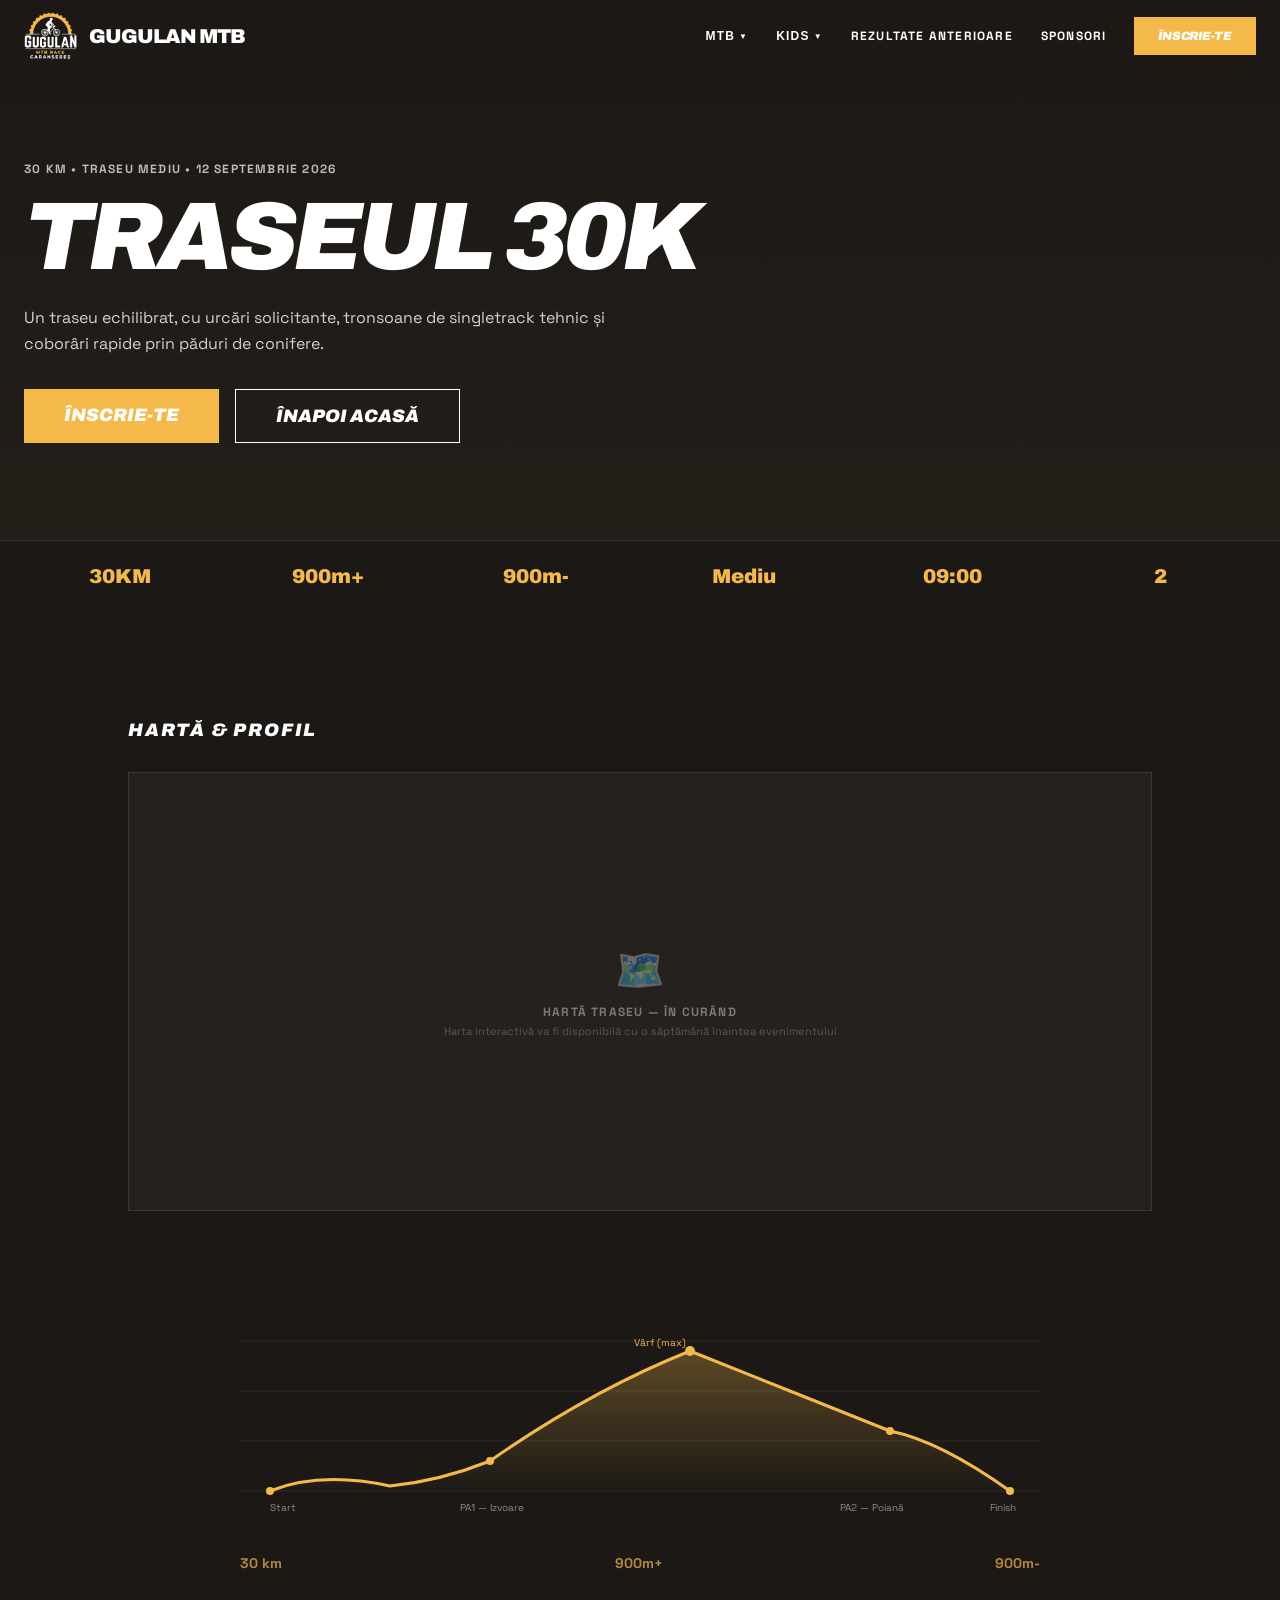
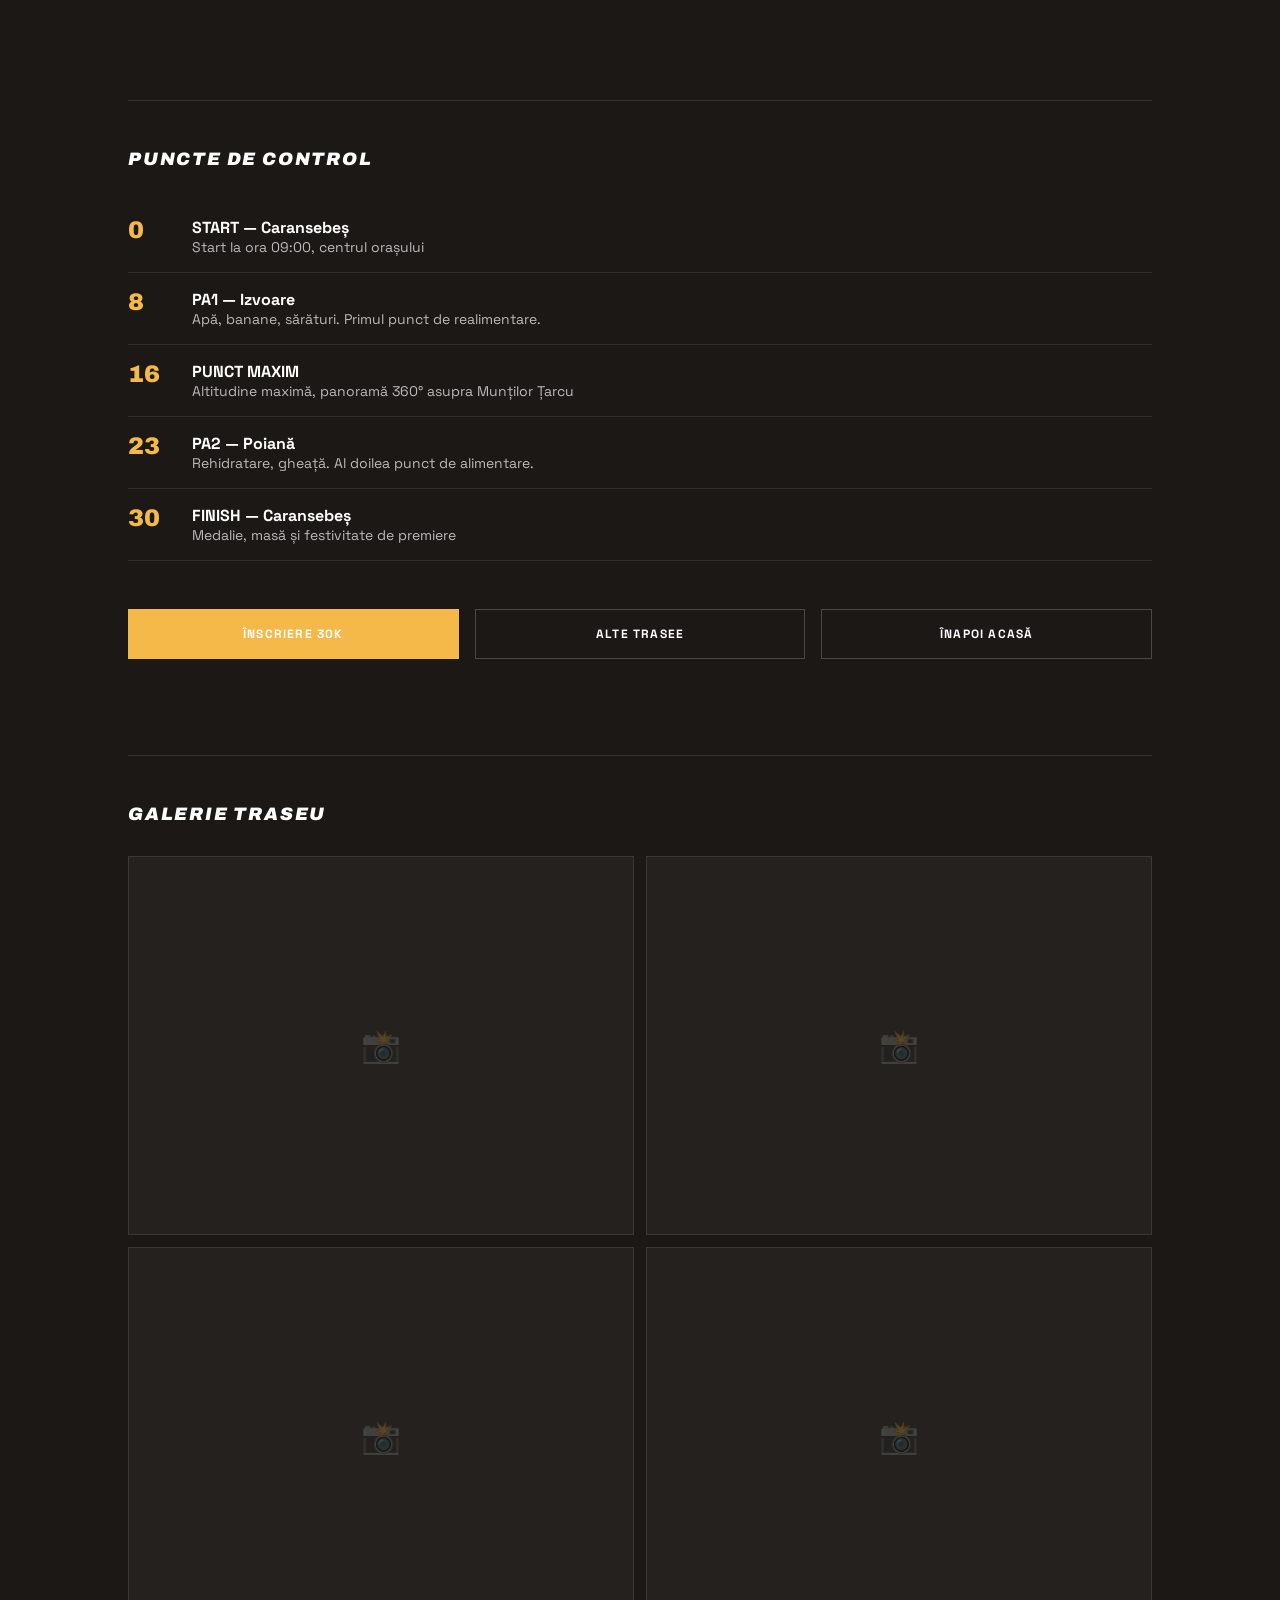
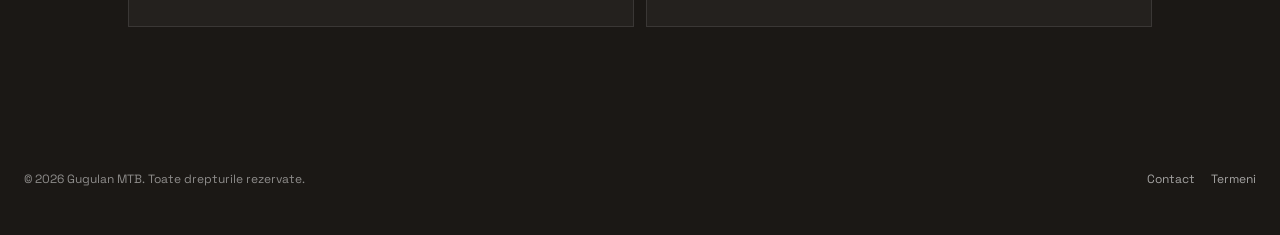
==== commit 26533ab3: "feat: pagina /traseu — hero, stats, harta placeholder, profil elevatie, puncte control, galerie" ====
--- a/traseu.html
+++ b/traseu.html
@@ -8,7 +8,7 @@
 <meta name="author" content="Gugulan MTB"/>
 <meta name="twitter:site" content="@gugulanmtb"/>
 <meta property="og:title" content="Traseu Mediu 30K • Gugulan MTB"/>
-<meta property="og:description" content="Descoperă traseul Mediu de 30 km de la Gugulan MTB Caransebeș: urcări solicitante, singletrack tehnic și coborâri rapide."/>
+<meta property="og:description" content="Descoperă traseul Mediu de 30 km de la Gugulan MTB Caransebeș."/>
 <meta property="og:type" content="website"/>
 <meta name="twitter:card" content="summary_large_image"/>
 <link rel="stylesheet" href="styles.css"/>
@@ -17,7 +17,7 @@
 </head>
 <body>
 
-<!-- Navbar (identic cu index.html) -->
+<!-- Navbar -->
 <nav id="main-nav" class="navbar">
   <div class="navbar-inner">
     <a href="/" class="navbar-logo">
@@ -79,13 +79,13 @@
   </div>
 </nav>
 
-<!-- Traseu Hero -->
+<!-- Hero Traseu -->
 <section class="traseu-hero">
   <div class="traseu-hero-bg"></div>
   <div class="traseu-hero-content">
     <div class="traseu-meta">30 KM • Traseu Mediu • 12 Septembrie 2026</div>
     <h1 class="traseu-title">Traseul 30K</h1>
-    <p class="traseu-desc">Un traseu echilibrat, cu urcări solicitante, tronsoane de singletrack tehnic și coborâri rapide ce traversează păduri de conifere și poieni alpine.</p>
+    <p class="traseu-desc">Un traseu echilibrat, cu urcări solicitante, tronsoane de singletrack tehnic și coborâri rapide prin păduri de conifere.</p>
     <div class="traseu-hero-buttons">
       <a href="https://racetime.ro/events/188/register" class="hero-btn-primary">Înscrie-te</a>
       <a href="/" class="hero-btn-secondary">Înapoi Acasă</a>
@@ -93,21 +93,33 @@
   </div>
 </section>
 
-<!-- Stats -->
+<!-- Stats Bar -->
 <section class="traseu-stats">
   <div class="traseu-stats-inner">
     <div><div class="traseu-stat-value">30KM</div><div class="traseu-stat-label">Distanță</div></div>
-    <div><div class="traseu-stat-value">19K/30K/60K</div><div class="traseu-stat-label">Variante</div></div>
+    <div><div class="traseu-stat-value">900m+</div><div class="traseu-stat-label">Urcare</div></div>
+    <div><div class="traseu-stat-value">900m-</div><div class="traseu-stat-label">Coborâre</div></div>
     <div><div class="traseu-stat-value">Mediu</div><div class="traseu-stat-label">Dificultate</div></div>
     <div><div class="traseu-stat-value">09:00</div><div class="traseu-stat-label">Start</div></div>
     <div><div class="traseu-stat-value">2</div><div class="traseu-stat-label">Puncte Alim.</div></div>
-    <div><div class="traseu-stat-value">eBike</div><div class="traseu-stat-label">Eligibil</div></div>
-  </div>
-</section>
-
-<!-- Elevation Profile -->
-<section class="elevation-chart">
-  <div class="container">
+  </div>
+</section>
+
+<!-- Map & Elevation -->
+<section class="section section-dark">
+  <div class="container max-w-5xl">
+    <h2 class="section-title tracking-widest mb-8" style="font-size:1.125rem;">Hartă & Profil</h2>
+
+    <!-- Map placeholder -->
+    <div style="aspect-ratio:21/9;background:color-mix(in oklch, var(--peak) 5%, var(--dirt));border:1px solid color-mix(in oklch, var(--peak) 10%, transparent);display:flex;align-items:center;justify-content:center;margin-bottom:3rem;">
+      <div style="text-align:center;opacity:0.4;">
+        <div style="font-size:2.5rem;margin-bottom:0.5rem;">🗺️</div>
+        <div style="font-size:0.75rem;font-weight:700;text-transform:uppercase;letter-spacing:0.1em;">Hartă Traseu — În curând</div>
+        <div style="font-size:0.6875rem;opacity:0.6;margin-top:0.25rem;">Harta interactivă va fi disponibilă cu o săptămână înaintea evenimentului</div>
+      </div>
+    </div>
+
+    <!-- Elevation Chart -->
     <div style="max-width:800px;margin:0 auto;padding:2rem 0;">
       <svg viewBox="0 0 800 250" style="width:100%;height:auto;">
         <defs>
@@ -116,24 +128,19 @@
             <stop offset="100%" stop-color="#F4B949" stop-opacity="0.01"/>
           </linearGradient>
         </defs>
-        <!-- Grid lines -->
         <line x1="0" y1="200" x2="800" y2="200" stroke="rgba(255,255,255,0.08)" stroke-width="1"/>
         <line x1="0" y1="150" x2="800" y2="150" stroke="rgba(255,255,255,0.08)" stroke-width="1"/>
         <line x1="0" y1="100" x2="800" y2="100" stroke="rgba(255,255,255,0.08)" stroke-width="1"/>
         <line x1="0" y1="50" x2="800" y2="50" stroke="rgba(255,255,255,0.08)" stroke-width="1"/>
-        <!-- Elevation line -->
         <path d="M30,200 Q80,180 150,195 Q200,190 250,170 Q350,100 450,60 Q500,80 550,100 Q600,120 650,140 Q700,150 770,200"
           fill="none" stroke="#F4B949" stroke-width="3" stroke-linejoin="round"/>
-        <!-- Fill under curve -->
         <path d="M30,200 Q80,180 150,195 Q200,190 250,170 Q350,100 450,60 Q500,80 550,100 Q600,120 650,140 Q700,150 770,200 L770,200 L30,200 Z"
           fill="url(#elev-grad)"/>
-        <!-- Labels -->
         <text x="30" y="220" fill="rgba(255,255,255,0.5)" font-size="10">Start</text>
-        <text x="220" y="220" fill="rgba(255,255,255,0.5)" font-size="10">PA1 - Izvoare</text>
+        <text x="220" y="220" fill="rgba(255,255,255,0.5)" font-size="10">PA1 — Izvoare</text>
         <text x="420" y="55" fill="#F4B949" font-size="10" text-anchor="middle">Vârf (max)</text>
-        <text x="600" y="220" fill="rgba(255,255,255,0.5)" font-size="10">PA2 - Poiană</text>
+        <text x="600" y="220" fill="rgba(255,255,255,0.5)" font-size="10">PA2 — Poiană</text>
         <text x="750" y="220" fill="rgba(255,255,255,0.5)" font-size="10">Finish</text>
-        <!-- Distance markers -->
         <circle cx="30" cy="200" r="4" fill="#F4B949"/>
         <circle cx="250" cy="170" r="4" fill="#F4B949"/>
         <circle cx="450" cy="60" r="5" fill="#F4B949"/>
@@ -149,70 +156,45 @@
   </div>
 </section>
 
-<!-- Despre traseu -->
-<section class="section section-dark">
-  <div class="container traseu-grid">
-    <div>
-      <h2 class="section-title" style="font-size:1.5rem;letter-spacing:0.1em;margin-bottom:1.5rem;">Despre traseul mediu</h2>
-      <div class="text-body leading-relaxed opacity-80">
-        <p class="mb-4">Traseul Mediu de 30 km este cea mai populară alegere dintre participanți. Oferă un mix echilibrat de urcări solicitante, tronsoane de singletrack tehnic și coborâri rapide, traversând păduri de conifere și poieni alpine cu panorame spectaculoase asupra Munților Țarcu.</p>
-        <p class="mb-4">Traseul începe din Caransebeș și urcă treptat prin pădure până la primul punct de alimentare (km 8). De aici, traseul devine mai tehnic, cu secțiuni de singletrack și urcări mai abrupte către punctul maxim al traseului, situat la aproximativ 16 km.</p>
-        <p>După atingerea altitudinii maxime, urmează o coborâre tehnică prin pădure către al doilea punct de alimentare (km 23), iar ultimii 7 km sunt o combinație de drum forestier și singletrack ușor până la linia de sosire din Caransebeș.</p>
-      </div>
-    </div>
-    <div>
-      <h3 class="section-title" style="font-size:1.125rem;letter-spacing:0.1em;margin-bottom:1rem;">Ce să știi înainte</h3>
-      <ul class="text-sm opacity-80 leading-relaxed" style="list-style:none;">
-        <li class="mb-2">▸ Pădure mixtă, singletrack, drum forestier</li>
-        <li class="mb-2">▸ Urcări: 900m+ diferență de nivel cumulată</li>
-        <li class="mb-2">▸ Coborâri: 900m- diferență de nivel cumulată</li>
-        <li class="mb-2">▸ 2 puncte de alimentare (apă, banane, sărături)</li>
-        <li class="mb-2">▸ Cască obligatorie</li>
-        <li class="mb-2">▸ Echipament de protecție recomandat</li>
-      </ul>
-    </div>
-  </div>
-</section>
-
-<!-- Puncte de control -->
+<!-- Puncte de Control -->
 <section class="section section-dark" style="padding-top:0;">
   <div class="container max-w-5xl">
-    <hr class="border-peak/10" style="border:0;height:1px;background:color-mix(in oklch, var(--peak) 10%, transparent);margin-bottom:3rem;"/>
+    <hr style="border:0;height:1px;background:color-mix(in oklch, var(--peak) 10%, transparent);margin-bottom:3rem;"/>
     <h3 class="section-title tracking-widest mb-8" style="font-size:1.125rem;">Puncte de Control</h3>
 
     <div class="control-point">
       <div class="control-km">0</div>
       <div>
-        <div class="control-name">START</div>
-        <div class="control-desc">Caransebeș, ora 09:00</div>
+        <div class="control-name">START — Caransebeș</div>
+        <div class="control-desc">Start la ora 09:00, centrul orașului</div>
       </div>
     </div>
     <div class="control-point">
       <div class="control-km">8</div>
       <div>
         <div class="control-name">PA1 — Izvoare</div>
-        <div class="control-desc">Apă, banane, sărături</div>
+        <div class="control-desc">Apă, banane, sărături. Primul punct de realimentare.</div>
       </div>
     </div>
     <div class="control-point">
       <div class="control-km">16</div>
       <div>
         <div class="control-name">PUNCT MAXIM</div>
-        <div class="control-desc">Altitudine maximă, panoramă 360°</div>
+        <div class="control-desc">Altitudine maximă, panoramă 360° asupra Munților Țarcu</div>
       </div>
     </div>
     <div class="control-point">
       <div class="control-km">23</div>
       <div>
         <div class="control-name">PA2 — Poiană</div>
-        <div class="control-desc">Rehidratare, gheață</div>
+        <div class="control-desc">Rehidratare, gheață. Al doilea punct de alimentare.</div>
       </div>
     </div>
     <div class="control-point">
       <div class="control-km">30</div>
       <div>
-        <div class="control-name">FINISH</div>
-        <div class="control-desc">Medalie, masă și festivitate</div>
+        <div class="control-name">FINISH — Caransebeș</div>
+        <div class="control-desc">Medalie, masă și festivitate de premiere</div>
       </div>
     </div>
 
@@ -220,6 +202,28 @@
       <a href="https://racetime.ro/events/188/register" class="track-btn track-btn-primary" style="flex:1;min-width:200px;">Înscriere 30K</a>
       <a href="https://racetime.ro/events/188/register" class="track-btn" style="flex:1;min-width:200px;">Alte trasee</a>
       <a href="/" class="track-btn" style="flex:1;min-width:200px;">Înapoi Acasă</a>
+    </div>
+  </div>
+</section>
+
+<!-- Galerie Foto -->
+<section class="section section-dark" style="padding-top:0;">
+  <div class="container max-w-5xl">
+    <hr style="border:0;height:1px;background:color-mix(in oklch, var(--peak) 10%, transparent);margin-bottom:3rem;"/>
+    <h3 class="section-title tracking-widest mb-8" style="font-size:1.125rem;">Galerie Traseu</h3>
+    <div style="display:grid;grid-template-columns:repeat(2,1fr);gap:0.75rem;">
+      <div style="aspect-ratio:4/3;background:color-mix(in oklch, var(--peak) 5%, var(--dirt));border:1px solid color-mix(in oklch, var(--peak) 10%, transparent);display:flex;align-items:center;justify-content:center;">
+        <span style="font-size:2rem;opacity:0.2;">📸</span>
+      </div>
+      <div style="aspect-ratio:4/3;background:color-mix(in oklch, var(--peak) 5%, var(--dirt));border:1px solid color-mix(in oklch, var(--peak) 10%, transparent);display:flex;align-items:center;justify-content:center;">
+        <span style="font-size:2rem;opacity:0.2;">📸</span>
+      </div>
+      <div style="aspect-ratio:4/3;background:color-mix(in oklch, var(--peak) 5%, var(--dirt));border:1px solid color-mix(in oklch, var(--peak) 10%, transparent);display:flex;align-items:center;justify-content:center;">
+        <span style="font-size:2rem;opacity:0.2;">📸</span>
+      </div>
+      <div style="aspect-ratio:4/3;background:color-mix(in oklch, var(--peak) 5%, var(--dirt));border:1px solid color-mix(in oklch, var(--peak) 10%, transparent);display:flex;align-items:center;justify-content:center;">
+        <span style="font-size:2rem;opacity:0.2;">📸</span>
+      </div>
     </div>
   </div>
 </section>
@@ -236,7 +240,6 @@
 </footer>
 
 <script>
-// Navbar scroll
 (function() {
   var nav = document.getElementById('main-nav');
   if (!nav) return;
@@ -247,17 +250,12 @@
   onScroll();
   window.addEventListener('scroll', onScroll, { passive: true });
 })();
-
-// Mobile menu
 (function() {
   var btn = document.getElementById('hamburger-btn');
   var menu = document.getElementById('mobile-menu');
   if (!btn || !menu) return;
-  btn.addEventListener('click', function() {
-    menu.classList.toggle('open');
-  });
+  btn.addEventListener('click', function() { menu.classList.toggle('open'); });
 })();
 </script>
-
 </body>
-</html>
+</html>
